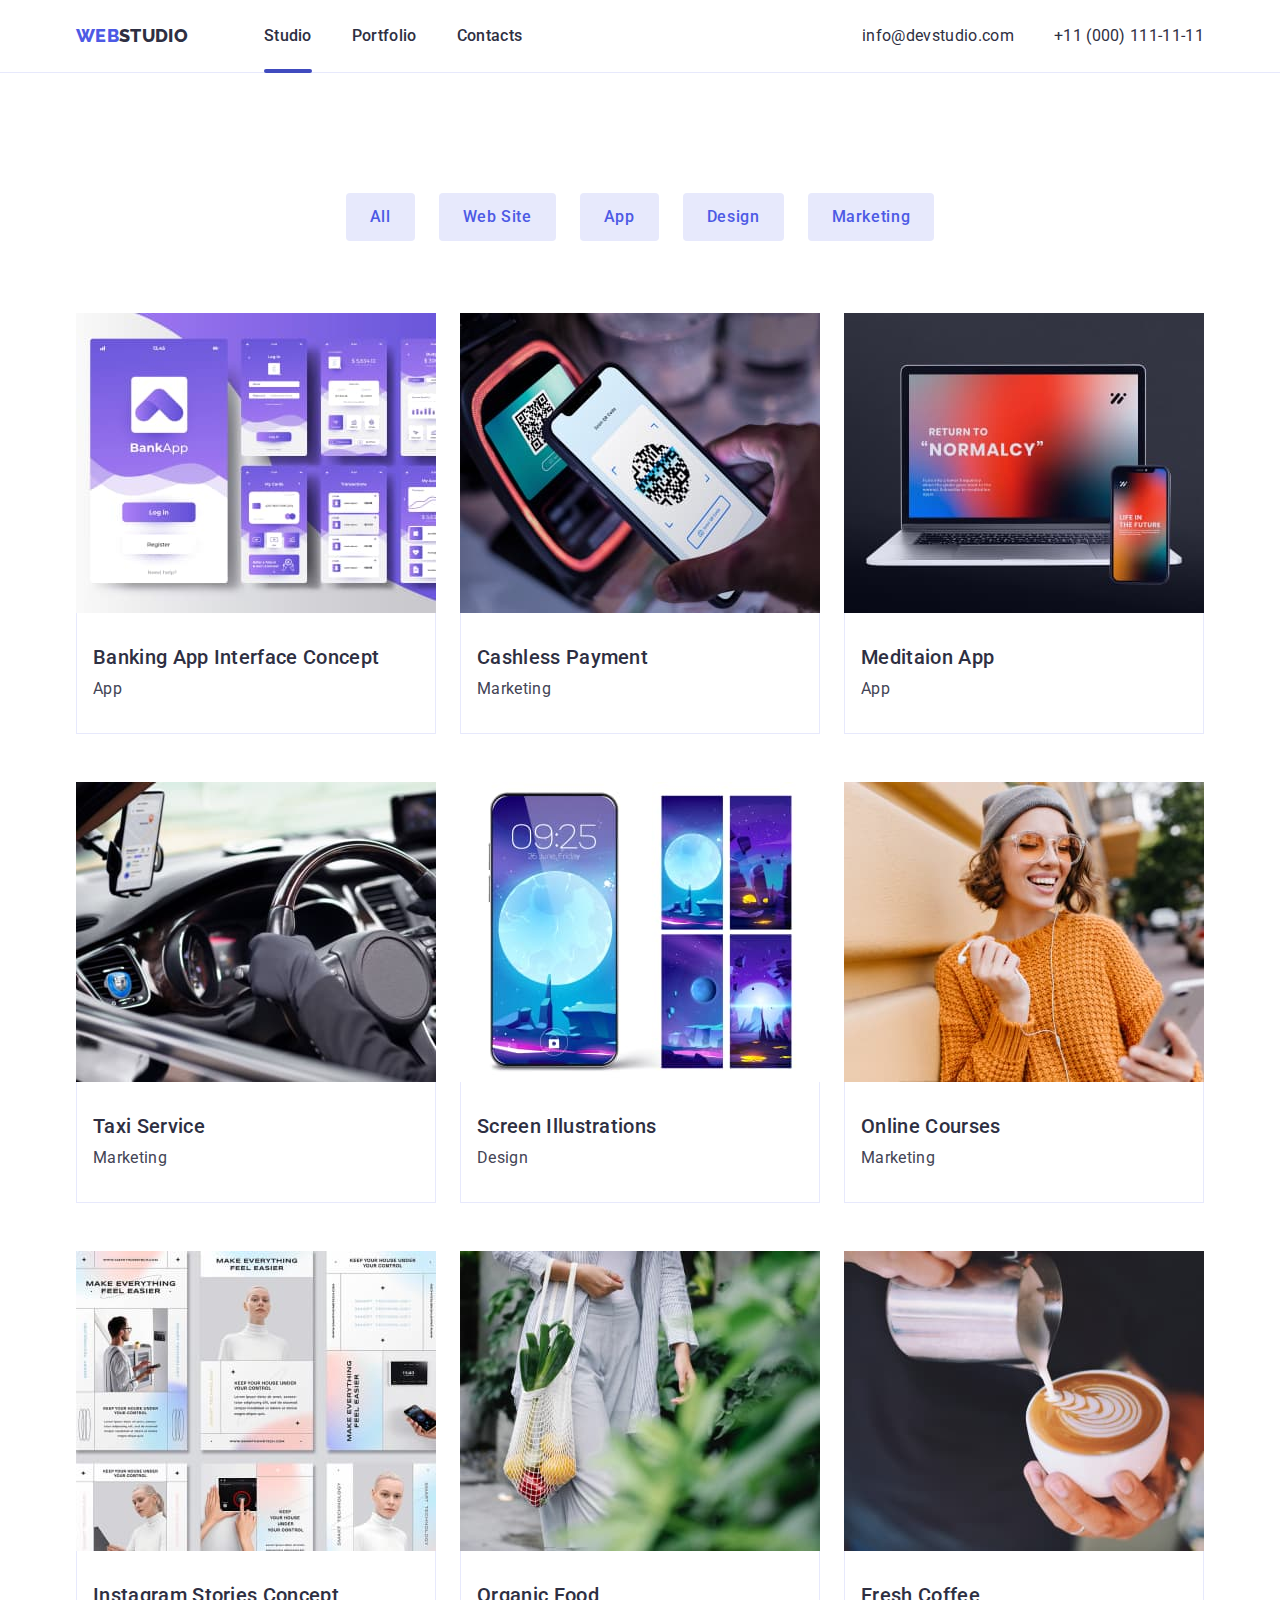
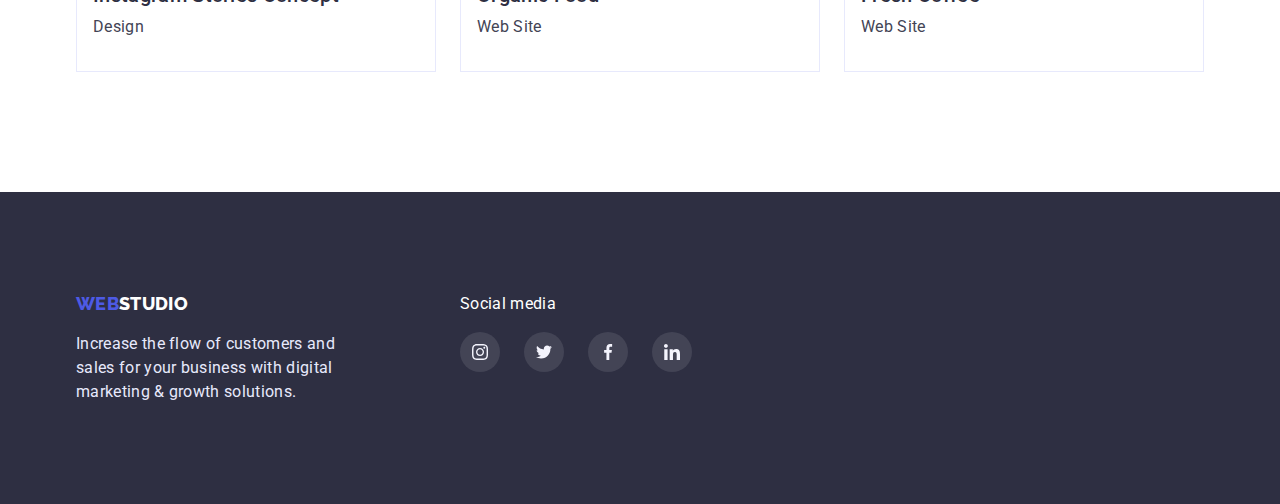
==== portfolio.html @ d0eadf23 "commit" ====
<!DOCTYPE html>
<html lang="en">
  <head>
    <meta charset="UTF-8" />
    <meta http-equiv="X-UA-Compatible" content="IE=edge" />
    <meta name="viewport" content="width=device-width, initial-scale=1.0" />
    <title>Portfolio</title>
    <link rel="preconnect" href="https://fonts.googleapis.com" />
    <link rel="preconnect" href="https://fonts.gstatic.com" crossorigin />
    <link
      href="https://fonts.googleapis.com/css2?family=Raleway:wght@800&family=Roboto:wght@400;500;700&display=swap"
      rel="stylesheet"
    />
    <link
      rel="stylesheet"
      href="https://cdn.jsdelivr.net/npm/modern-normalize@1.1.0/modern-normalize.min.css"
    />
    <link rel="stylesheet" href="./css/styles.css" />
  </head>
  <body>
    <header class="page-header">
      <div class="container page-header-container">
        <nav class="main-nav">
          <a class="logo link" href="./index.html">
            <span class="logo-text1">WEB</span
            ><span class="logo-text2">STUDIO</span>
          </a>
          <ul class="menu list">
            <li class="menu-item">
              <a class="menu-link link active" href="./index.html">Studio</a>
            </li>
            <li class="menu-item">
              <a class="menu-link link" href="./portfolio.html">Portfolio</a>
            </li>
            <li class="menu-item">
              <a class="menu-link link" href="">Contacts</a>
            </li>
          </ul>
        </nav>
        <address class="address">
          <ul class="contacts list">
            <li>
              <a class="contacts-email link" href="mailto:info@devstudio.com"
                >info@devstudio.com</a
              >
            </li>
            <li>
              <a class="contacts-tel link" href="tel:+110001111111"
                >+11 (000) 111-11-11</a
              >
            </li>
          </ul>
        </address>
      </div>
    </header>

    <main>
      <section class="section">
        <h1 hidden>Portfolio</h1>
        <div class="container">
          <ul class="filter-list list">
            <li class="filter-item">
              <button class="filter-btn" type="button">All</button>
            </li>
            <li class="filter-item">
              <button class="filter-btn" type="button">Web Site</button>
            </li>
            <li class="filter-item">
              <button class="filter-btn" type="button">App</button>
            </li>
            <li class="filter-item">
              <button class="filter-btn" type="button">Design</button>
            </li>
            <li class="filter-item">
              <button class="filter-btn" type="button">Marketing</button>
            </li>
          </ul>

          <ul class="card-list list">
            <li class="card-item">
              <div class="card-list-wapper">
                <a class="card-link"
                ><img
                  class="card-img"
                  src="./images/portfolio/barking.jpg"
                  width="360"
                  height="300"
                  alt="Banking App Interface Concept"
                />
                <p class="overlay">
                  14 Stylish and User-Friendly App Design Concepts · Task
                  Manager App · Calorie Tracker App · Exotic Fruit Ecommerce App
                  · Cloud Storage App
                </p>
              </div>
                <div class="content-wapper">
                  <h2 class="card-title">Banking App Interface Concept</h2>
                  <p class="card-text">App</p>
                </div>
              </a>
            </li>
            <li class="card-item">
              <a class="card-link"
                ><img
                  class="card-img"
                  src="./images/portfolio/cashles.jpg"
                  width="360"
                  height="300"
                  alt="Cashless Payment"
                />
                <div class="content-wapper">
                  <h2 class="card-title">Cashless Payment</h2>
                  <p class="card-text">Marketing</p>
                </div>
              </a>
            </li>
            <li class="card-item">
              <a class="card-link"
                ><img
                  class="card-img"
                  src="./images/portfolio/meditaion.jpg"
                  width="360"
                  height="300"
                  alt="Meditaion App"
                />
                <div class="content-wapper">
                  <h2 class="card-title">Meditaion App</h2>
                  <p class="card-text">App</p>
                </div>
              </a>
            </li>
            <li class="card-item">
              <a class="card-link"
                ><img
                  class="card-img"
                  src="./images/portfolio/taxi.jpg"
                  width="360"
                  height="300"
                  alt="Taxi Service"
                />
                <div class="content-wapper">
                  <h2 class="card-title">Taxi Service</h2>
                  <p class="card-text">Marketing</p>
                </div>
              </a>
            </li>
            <li class="card-item">
              <a class="card-link"
                ><img
                  class="card-img"
                  src="./images/portfolio/screen.jpg"
                  width="360"
                  height="300"
                  alt="Screen Illustrations"
                />
                <div class="content-wapper">
                  <h2 class="card-title">Screen Illustrations</h2>
                  <p class="card-text">Design</p>
                </div>
              </a>
            </li>
            <li class="card-item">
              <a class="card-link"
                ><img
                  class="card-img"
                  src="./images/portfolio/online_courses.jpg"
                  width="360"
                  height="300"
                  alt="Online Courses"
                />
                <div class="content-wapper">
                  <h2 class="card-title">Online Courses</h2>
                  <p class="card-text">Marketing</p>
                </div>
              </a>
            </li>
            <li class="card-item">
              <a class="card-link"
                ><img
                  class="card-img"
                  src="./images/portfolio/instagram_stories.jpg"
                  width="360"
                  height="300"
                  alt="Instagram Stories Concept"
                />
                <div class="content-wapper">
                  <h2 class="card-title">Instagram Stories Concept</h2>
                  <p class="card-text">Design</p>
                </div>
              </a>
            </li>
            <li class="card-item">
              <a class="card-link"
                ><img
                  class="card-img"
                  src="./images/portfolio/organic_food.jpg"
                  width="360"
                  height="300"
                  alt="Organic Food"
                />
                <div class="content-wapper">
                  <h2 class="card-title">Organic Food</h2>
                  <p class="card-text">Web Site</p>
                </div>
              </a>
            </li>
            <li class="card-item">
              <a class="card-link"
                ><img
                  class="card-img"
                  src="./images/portfolio/fresh_coffe.jpg"
                  width="360"
                  height="300"
                  alt="Fresh Coffee"
                />
                <div class="content-wapper">
                  <h2 class="card-title">Fresh Coffee</h2>
                  <p class="card-text">Web Site</p>
                </div>
              </a>
            </li>
          </ul>
        </div>
      </section>
    </main>
    <footer class="footer">
      <div class="container footer-section">
        <div class="footer-content">
          <a class="footer-logo link" href="./index.html">
            <span class="logo-text1 link">WEB</span
            ><span class="logo-text2 link logo-color">STUDIO</span>
          </a>
          <p class="footer-text">
            Increase the flow of customers and sales for your business with
            digital marketing & growth solutions.
          </p>
        </div>
        <div class="footer-social">
          <p class="social">Social media</p>
          <ul class="footer-list list">
            <li class="footer-item">
              <a class="footer-link link" href="">
                <svg class="social-icon" width="16" height="16">
                  <use href="./images/sprite.svg#icon-instagram"></use>
                </svg>
              </a>
            </li>
            <li class="footer-item">
              <a class="footer-link link" href="">
                <svg class="social-icon" width="16" height="16">
                  <use href="./images/sprite.svg#icon-twitter"></use>
                </svg>
              </a>
            </li>
            <li class="footer-item">
              <a class="footer-link link" href="">
                <svg class="social-icon" width="16" height="16">
                  <use href="./images/sprite.svg#icon-facebook"></use>
                </svg>
              </a>
            </li>
            <li class="footer-item">
              <a class="footer-link link" href="">
                <svg class="social-icon" width="16" height="16">
                  <use href="./images/sprite.svg#icon-linkedin"></use>
                </svg>
              </a>
            </li>
          </ul>
        </div>
      </div>
    </footer>
  </body>
</html>
---- css/styles.css ----
:root {
  --primary-font: Roboto, sans-serif;
  --secondary-font: 'Raleway', sans-serif;
  --primary-text-color-thema-dark: #ffffff;
  --primary-text-color-thema-ligt: #2e2f42;
  --primary-text-color: #2e2f42;
  --secondary-text-color: #434455;
  --primary-white-color: #ffffff;
  --accent-color: #4d5ae5;
  --ocean-color: #404bbf;
  --licht-slate-color: #8e8f99;
  --iric-color: #4d5ae5;
  --green-color: #31d0aa;
  --cloud-color: #f4f4fd;
  --modal-color: #fcfcfc;
}
h1,
h2,
h3,
h4,
p {
  margin-top: 0;
  margin-bottom: 0;
}
ul {
  margin-top: 0;
  margin-bottom: 0;
  padding-left: 0;
}
address {
  font-style: normal;
}
img {
  display: block;
}
button {
  cursor: pointer;
}
.list {
  list-style: none;
}
.link {
  text-decoration: none;
}
body {
  color: var(--primary-text-color);
  background-color: var(--primary-white-color);
  font-family: var(--primary-font);
  letter-spacing: 0.02em;
}
.section {
  padding-top: 120px;
  padding-bottom: 120px;
}
.services {
  padding-bottom: 120px;
}
.container {
  width: 1158px;
  margin-left: auto;
  margin-right: auto;
  padding-left: 15px;
  padding-right: 15px;
}
/* =======Heder======== */
.page-header-container {
  display: flex;
  align-items: center;
}
.page-header {
  padding-top: 24px;
  padding-bottom: 24px;
  border-bottom: 1px solid #e7e9fc;
}
.active {
  position: relative;
}
.active::after {
  display: block;
  content: '';
  width: 100%;
  height: 4px;
  background-color: var(--ocean-color);
  position: absolute;
  bottom: -28px;
  left: 0;
  border-radius: 4px;
}
.main-nav {
  display: flex;
  align-items: center;
}
.menu {
  display: flex;
  align-items: center;
}
.menu-item:not(:last-child) {
  margin-right: 40px;
}
.menu-link {
  color: var(--primary-text-color);
  font-weight: 500;
  line-height: 1.5;
}
.address {
  margin-left: auto;
}
.contacts {
  display: flex;
  align-items: center;
}
.contacts-email {
  margin-right: 40px;
}
.contacts-email,
.contacts-tel {
  color: var(--primary-text-color);
  font-weight: 400;
  line-height: 1.5;
  font-style: normal;
}
.contacts-tel:hover,
.contacts-tel:focus {
  color: var(--ocean-color);
}
.contacts-email:hover,
.contacts-email:focus {
  color: var(--ocean-color);
}
.menu-link:hover,
.menu-link:focus {
  color: var(--ocean-color);
}

/*===============Logo===========*/
.logo {
  margin-right: 76px;
}
.logo-text1 {
  color: #4d5ae5;
  font-family: var(--secondary-font);
  font-weight: 800;
  font-size: 18px;
  line-height: 1.33;
}
.logo-text2 {
  color: var(--primary-text-color);
  font-family: var(--secondary-font);
  font-weight: 800;
  font-size: 18px;
  line-height: 1.33;
}
/*===============/Logo===========*/
/*===========Hero=======*/
.hero {
  padding: 188px 0;
  max-width: 1440px;
  margin: 0 auto;
  background-repeat: no-repeat;
  background-image: linear-gradient(
      rgba(46, 47, 66, 0.7),
      rgba(46, 47, 66, 0.7)
    ),
    url('../images/fonts/people_office.png');
  background-size: cover;
}
.hero-btn {
  display: block;
  margin: 0 auto;
  color: var(--primary-white-color);
  background: #4d5ae5;
  font-family: var(--primary-font);
  font-weight: 500;
  font-size: 16px;
  line-height: 1.5;
  letter-spacing: 0.04em;
  border-radius: 4px;
  padding: 16px 32px 16px 32px;
  border: none;
}
.hero-btn:hover,
.hero-btn:focus {
  background-color: #404bbf;
}
.hero-title {
  color: var(--primary-white-color);
  font-weight: 700;
  font-size: 56px;
  line-height: 1.07;
  text-align: center;
  margin-bottom: 48px;
  width: 496px;
  margin-left: auto;
  margin-right: auto;
}
/* .hero-button {
  display: flex;
  justify-content: center;
} */
/*===========/Hero=======*/
/*===========Section=======*/

.title {
  color: var(--primary-text-color);
  font-weight: 700;
  font-size: 36px;
  line-height: 1.11;
  text-align: center;
  text-transform: capitalize;
  margin-bottom: 72px;
}
.list-title {
  color: var(--primary-text-color);
  font-weight: 500;
  font-size: 20px;
  line-height: 1.2;
  text-align: center;
}

.card-title {
  color: var(--primary-text-color);
  font-weight: 500;
  font-size: 20px;
  line-height: 1.2;
  margin-bottom: 8px;
}
.list-text,
.team-text {
  color: var(--secondary-text-color);
  line-height: 1.5;
  text-align: center;
}
.card-text {
  color: var(--secondary-text-color);
  line-height: 1.5;
}

.content-wapper {
  border: 1px solid #e7e9fc;
  padding-top: 32px;
  padding-bottom: 32px;
  padding-left: 16px;
  border-top: none;
}
/*===========/Section=======*/
/*========Button========*/
/*.btn-text{
    
} */

.filter-btn {
  color: var(--accent-color);
  background: #e7e9fc;
  font-family: var(--primary-font);
  font-weight: 500;
  font-size: 16px;
  line-height: 1.5;
  letter-spacing: 0.04em;
  border-radius: 4px;
  border: none;
  padding: 12px 24px 12px 24px;
}
.filter-btn:hover,
.filter-btn:focus {
  background-color: #404bbf;
  color: var(--primary-white-color);
}
.team {
  background-color: #f4f4fd;
}
/* =====UL===== */
.filter-list {
  display: flex;
  justify-content: center;
  gap: 24px;
  /* padding-top: 24px; */
  margin-bottom: 72px;
}
/* ======Advance======= */
/* .advance {
  margin-bottom: 120px;
  margin-top: 120px;
} */
.advance-list {
  display: flex;
  /* justify-content: space-between; */
}
.advance-item {
  flex-basis: calc(100% / 4);
}
.advance-item:not(:nth-child(4n)) {
  margin-right: 24px;
}
.advance-title {
  color: var(--primary-text-color);
  font-weight: 500;
  font-size: 20px;
  line-height: 1.2;
  margin-bottom: 8px;
  margin-top: 8px;
}
.advance-text {
  line-height: 1.5;
  color: #434455;
}
.advence-link {
  width: 264px;
  height: 112px;
  background-color: #f4f4fd;
  display: flex;
  align-items: center;
  justify-content: center;
  fill: var(--licht-slate-color);
}
.work {
  display: flex;
  justify-content: space-between;
}
/* =====Tem======= */
.team-list {
  display: flex;
  justify-content: space-between;
}
.team-item {
  background-color: var(--primary-white-color);
  border-radius: 0px 0px 4px 4px;
  box-shadow: 0px 1px 6px rgba(46, 47, 66, 0.08),
    0px 1px 1px rgba(46, 47, 66, 0.16), 0px 2px 1px rgba(46, 47, 66, 0.08);

  /* flex-basis: calc((100%-72px) / 4);
  gap: 32 px; */
}
.team-title {
  color: var(--primary-text-color);
  font-weight: 500;
  font-size: 20px;
  line-height: 1.2;
  text-align: center;
  margin-bottom: 8px;
}
/* .team-item:not(:nth-child(4n)) {
  margin-right: 24px;
}
.team-item:not(:nth-last-child(-n + 4)) {
  margin-bottom: 48px;
} */
.team-soc {
  display: flex;
  justify-content: center;
  gap: 12px;
  margin-top: 8px;
}

.team-soc-link {
  display: flex;
  justify-content: center;
  align-items: center;
  width: 40px;
  height: 40px;
  border-radius: 50%;
  background-color: var(--iric-color);
}
.team-soc-link:hover,
.team-soc-link:focus {
  background-color: var(--ocean-color);
}
.team-soc-icon {
  fill: #ffffff;
}
/* ======Card====== */
.card-list {
  display: flex;
  flex-wrap: wrap;
  row-gap: 48px;
  column-gap: 24px;
  /* flex-basis: calc((100%-40px) / 3); */
}
/* .card-item {
  box-shadow: #404bbf;
} */
.card-item:hover {
  box-shadow: 0 10px 10px -5px rgba(0, 0, 0, 0.3);
}
/* .card-item:not(:nth-child(3n)) {
  margin-right: 24px;
}
.card-item:not(:nth-last-child(-n + 3)) {
  margin-bottom: 48px;
} */
.card-link {
  display: block;
}
.card-list-wapper {
  position: relative;
  overflow: hidden;
}
.overlay {
  background-color: var(--iric-color);
  position: absolute;
  overflow: auto;
  transform: translate(0, 100%);
  transition: transform 250ms linear;
  transition-timing-function: cubic-bezier(0.4, 0, 0.2, 1);
  top: 0;
  left: 0;
  width: 100%;
  height: 100%;
  padding-left: 32px;
  padding-top: 40px;
  padding-right: 32px;
  font-size: 18px;
  line-height: 1.5;
  color: var(--cloud-color);
}

.card-link:hover .overlay,
.card-link:focus .overlay {
  transform: translate(0, 0);
}
/* =======Customers======= */
.customers {
  padding-top: 130px;
  padding-bottom: 120px;
}

.customers-list {
  display: flex;
  gap: 24px;
  justify-content: center;
  align-items: center;
}
.customers-link {
  width: 168px;
  height: 88px;
  border: 1px solid var(--licht-slate-color);
  border-radius: 5px;
  display: flex;
  align-items: center;
  justify-content: center;
  fill: var(--licht-slate-color);
}
.customers-icon {
  fill: var(--licht-slate-color);
}
.customers-link:hover,
.customers-link:focus {
  border: 1px solid var(--ocean-color);
}
.customers-link:hover .customers-icon,
.customers-link:focus .customers-icon {
  fill: var(--ocean-color);
}
/* =======/Customers======= */
/* ======Footer====== */
.footer-section {
  display: flex;
}
.footer {
  padding: 100px 0;
  background-color: var(--primary-text-color);
}
.footer-text {
  width: 264px;
  line-height: 1.5;
  color: #e7e9fc;
}
.footer-logo {
  display: block;
  margin-bottom: 16px;
}
.footer-content {
  margin-right: 120px;
}
.social {
  color: var(--primary-white-color);
  line-height: 1.5;
  margin-bottom: 16px;
}
.footer-list {
  display: flex;
  justify-content: center;
  gap: 24px;
  /* margin-top: 8px; */
}
.social-icon {
  fill: var(--cloud-color);
}
.footer-link {
  display: flex;
  justify-content: center;
  align-items: center;
  width: 40px;
  height: 40px;
  border-radius: 50%;
  background-color: var(--secondary-text-color);
}
.footer-link:hover,
.footer-link:focus {
  background-color: var(--green-color);
}
.logo-color {
  color: #ffffff;
}

/* ======Modal====== */
.backdrop {
  position: fixed;
  top: 0;
  left: 0;
  width: 100%;
  height: 100%;
  background-color: rgba(0, 0, 0, 0.2);
  transition: opacity 250ms linear, visibility 250ms linear;
}
.modal {
  position: absolute;
  top: 50%;
  left: 50%;
  transform: translate(-50%, -50%);
  transition: transform 250ms linear;
  width: 408px;
  min-height: 576px;
  background-color: var(--modal-color);
  border-radius: 5px;
  padding: 20px;
}

.backdrop.is-hidden {
  opacity: 0;
  visibility: hidden;
  pointer-events: none;
}

.modal-close {
  position: absolute;
  top: 10px;
  right: 10px;
  width: 30px;
  height: 30px;
  background-color: #e7e9fc;
  border: 1px solid #999999;
  border-radius: 50%;
  display: flex;
  align-items: center;
  justify-content: center;
  /* transition: cubic-bezier(0.4, 0, 0.2, 1); */
}
.modal-close-icon {
  transition: cubic-bezier(0.4, 0, 0.2, 1);
}
.modal-close:hover,
.modal-close:focus {
  background-color: var(--ocean-color);
}
.modal-close:hover .modal-close-icon,
.modal-close:focus .modal-close-icon {
  fill: var(--primary-text-color-thema-dark);
}
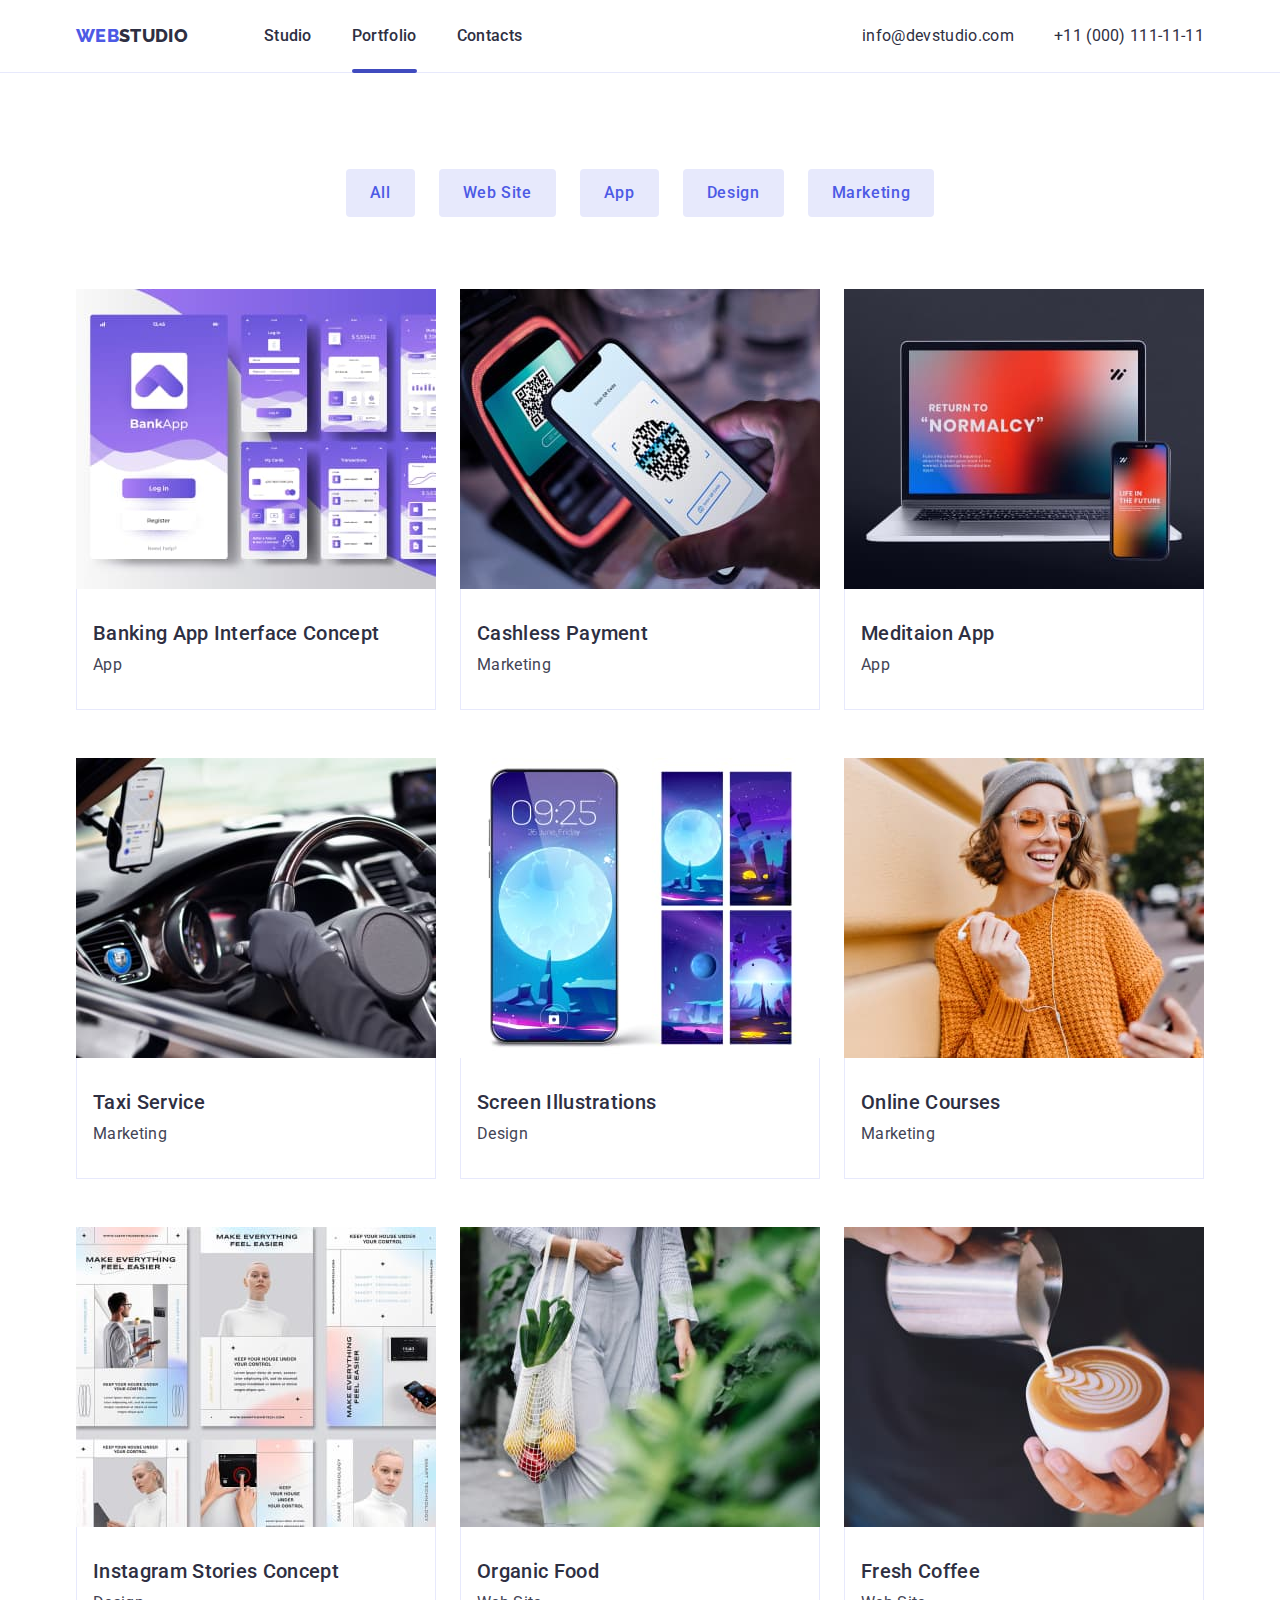
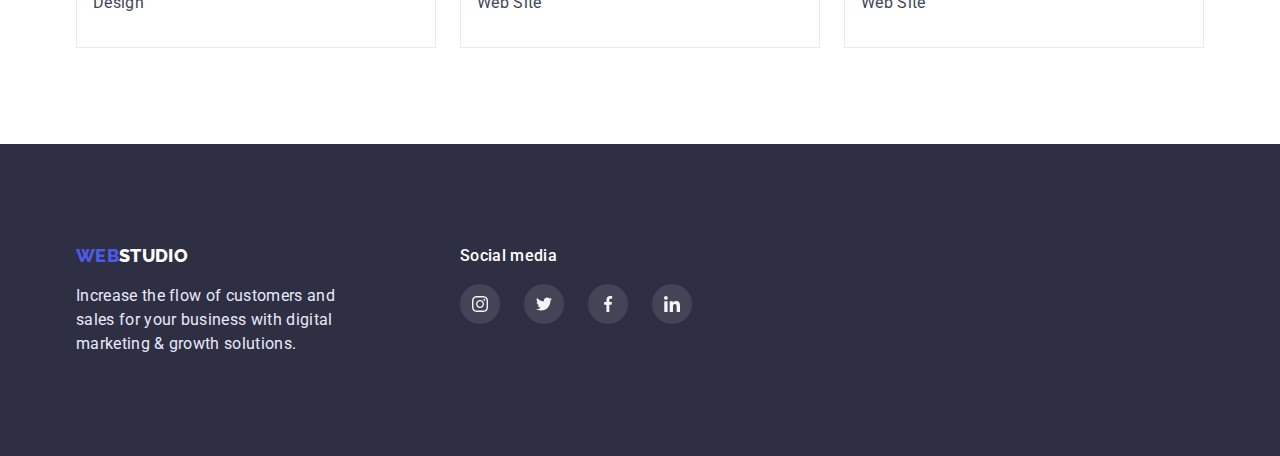
==== commit b636775a: "commit dz" ====
--- a/portfolio.html
+++ b/portfolio.html
@@ -27,10 +27,10 @@
           </a>
           <ul class="menu list">
             <li class="menu-item">
-              <a class="menu-link link active" href="./index.html">Studio</a>
+              <a class="menu-link link" href="./index.html">Studio</a>
             </li>
             <li class="menu-item">
-              <a class="menu-link link" href="./portfolio.html">Portfolio</a>
+              <a class="menu-link link active" href="./portfolio.html">Portfolio</a>
             </li>
             <li class="menu-item">
               <a class="menu-link link" href="">Contacts</a>
@@ -100,6 +100,7 @@
               </a>
             </li>
             <li class="card-item">
+              <div class="card-list-wapper">
               <a class="card-link"
                 ><img
                   class="card-img"
@@ -108,6 +109,12 @@
                   height="300"
                   alt="Cashless Payment"
                 />
+                <p class="overlay">
+                  14 Stylish and User-Friendly App Design Concepts · Task
+                  Manager App · Calorie Tracker App · Exotic Fruit Ecommerce App
+                  · Cloud Storage App
+                </p>
+                </div>
                 <div class="content-wapper">
                   <h2 class="card-title">Cashless Payment</h2>
                   <p class="card-text">Marketing</p>
@@ -115,6 +122,7 @@
               </a>
             </li>
             <li class="card-item">
+              <div class="card-list-wapper"> 
               <a class="card-link"
                 ><img
                   class="card-img"
@@ -123,6 +131,12 @@
                   height="300"
                   alt="Meditaion App"
                 />
+                <p class="overlay">
+                  14 Stylish and User-Friendly App Design Concepts · Task
+                  Manager App · Calorie Tracker App · Exotic Fruit Ecommerce App
+                  · Cloud Storage App
+                </p>
+              </div>
                 <div class="content-wapper">
                   <h2 class="card-title">Meditaion App</h2>
                   <p class="card-text">App</p>
@@ -130,6 +144,7 @@
               </a>
             </li>
             <li class="card-item">
+              <div class="card-list-wapper"> 
               <a class="card-link"
                 ><img
                   class="card-img"
@@ -138,6 +153,12 @@
                   height="300"
                   alt="Taxi Service"
                 />
+                <p class="overlay">
+                  14 Stylish and User-Friendly App Design Concepts · Task
+                  Manager App · Calorie Tracker App · Exotic Fruit Ecommerce App
+                  · Cloud Storage App
+                </p>
+                </div>
                 <div class="content-wapper">
                   <h2 class="card-title">Taxi Service</h2>
                   <p class="card-text">Marketing</p>
@@ -145,6 +166,7 @@
               </a>
             </li>
             <li class="card-item">
+              <div class="card-list-wapper">  
               <a class="card-link"
                 ><img
                   class="card-img"
@@ -153,6 +175,12 @@
                   height="300"
                   alt="Screen Illustrations"
                 />
+                <p class="overlay">
+                  14 Stylish and User-Friendly App Design Concepts · Task
+                  Manager App · Calorie Tracker App · Exotic Fruit Ecommerce App
+                  · Cloud Storage App
+                </p>
+                </div>
                 <div class="content-wapper">
                   <h2 class="card-title">Screen Illustrations</h2>
                   <p class="card-text">Design</p>
@@ -160,6 +188,7 @@
               </a>
             </li>
             <li class="card-item">
+              <div class="card-list-wapper"> 
               <a class="card-link"
                 ><img
                   class="card-img"
@@ -168,6 +197,12 @@
                   height="300"
                   alt="Online Courses"
                 />
+                <p class="overlay">
+                  14 Stylish and User-Friendly App Design Concepts · Task
+                  Manager App · Calorie Tracker App · Exotic Fruit Ecommerce App
+                  · Cloud Storage App
+                </p>
+                </div>
                 <div class="content-wapper">
                   <h2 class="card-title">Online Courses</h2>
                   <p class="card-text">Marketing</p>
@@ -175,6 +210,7 @@
               </a>
             </li>
             <li class="card-item">
+              <div class="card-list-wapper">  
               <a class="card-link"
                 ><img
                   class="card-img"
@@ -183,6 +219,12 @@
                   height="300"
                   alt="Instagram Stories Concept"
                 />
+                <p class="overlay">
+                  14 Stylish and User-Friendly App Design Concepts · Task
+                  Manager App · Calorie Tracker App · Exotic Fruit Ecommerce App
+                  · Cloud Storage App
+                </p>
+                </div>
                 <div class="content-wapper">
                   <h2 class="card-title">Instagram Stories Concept</h2>
                   <p class="card-text">Design</p>
@@ -190,6 +232,7 @@
               </a>
             </li>
             <li class="card-item">
+              <div class="card-list-wapper"> 
               <a class="card-link"
                 ><img
                   class="card-img"
@@ -198,6 +241,12 @@
                   height="300"
                   alt="Organic Food"
                 />
+                <p class="overlay">
+                  14 Stylish and User-Friendly App Design Concepts · Task
+                  Manager App · Calorie Tracker App · Exotic Fruit Ecommerce App
+                  · Cloud Storage App
+                </p>
+                </div>
                 <div class="content-wapper">
                   <h2 class="card-title">Organic Food</h2>
                   <p class="card-text">Web Site</p>
@@ -205,6 +254,7 @@
               </a>
             </li>
             <li class="card-item">
+              <div class="card-list-wapper">
               <a class="card-link"
                 ><img
                   class="card-img"
@@ -213,6 +263,12 @@
                   height="300"
                   alt="Fresh Coffee"
                 />
+                <p class="overlay">
+                  14 Stylish and User-Friendly App Design Concepts · Task
+                  Manager App · Calorie Tracker App · Exotic Fruit Ecommerce App
+                  · Cloud Storage App
+                </p>
+                </div>
                 <div class="content-wapper">
                   <h2 class="card-title">Fresh Coffee</h2>
                   <p class="card-text">Web Site</p>
--- a/css/styles.css
+++ b/css/styles.css
@@ -49,8 +49,8 @@
   letter-spacing: 0.02em;
 }
 .section {
-  padding-top: 120px;
-  padding-bottom: 120px;
+  padding-top: 96px;
+  padding-bottom: 96px;
 }
 .services {
   padding-bottom: 120px;
@@ -68,8 +68,6 @@
   align-items: center;
 }
 .page-header {
-  padding-top: 24px;
-  padding-bottom: 24px;
   border-bottom: 1px solid #e7e9fc;
 }
 .active {
@@ -82,7 +80,7 @@
   height: 4px;
   background-color: var(--ocean-color);
   position: absolute;
-  bottom: -28px;
+  bottom: -1px;
   left: 0;
   border-radius: 4px;
 }
@@ -98,9 +96,12 @@
   margin-right: 40px;
 }
 .menu-link {
-  color: var(--primary-text-color);
-  font-weight: 500;
-  line-height: 1.5;
+  display: block;
+  padding: 24px 0;
+  color: var(--primary-text-color);
+  font-weight: 500;
+  line-height: 1.5;
+  transition: color 250ms cubic-bezier(0.4, 0, 0.2, 1);
 }
 .address {
   margin-left: auto;
@@ -122,14 +123,17 @@
 .contacts-tel:hover,
 .contacts-tel:focus {
   color: var(--ocean-color);
+  transition: color 250ms cubic-bezier(0.4, 0, 0.2, 1);
 }
 .contacts-email:hover,
 .contacts-email:focus {
   color: var(--ocean-color);
+  transition: color 250ms cubic-bezier(0.4, 0, 0.2, 1);
 }
 .menu-link:hover,
 .menu-link:focus {
   color: var(--ocean-color);
+  transition: color 250ms cubic-bezier(0.4, 0, 0.2, 1);
 }
 
 /*===============Logo===========*/
@@ -177,6 +181,7 @@
   border-radius: 4px;
   padding: 16px 32px 16px 32px;
   border: none;
+  transition: background-color 250ms cubic-bezier(0.4, 0, 0.2, 1);
 }
 .hero-btn:hover,
 .hero-btn:focus {
@@ -242,6 +247,7 @@
   padding-left: 16px;
   border-top: none;
 }
+
 /*===========/Section=======*/
 /*========Button========*/
 /*.btn-text{
@@ -259,15 +265,15 @@
   border-radius: 4px;
   border: none;
   padding: 12px 24px 12px 24px;
+  transition: color 250ms cubic-bezier(0.4, 0, 0.2, 1),
+    background-color 250ms cubic-bezier(0.4, 0, 0.2, 1);
 }
 .filter-btn:hover,
 .filter-btn:focus {
   background-color: #404bbf;
   color: var(--primary-white-color);
 }
-.team {
-  background-color: #f4f4fd;
-}
+
 /* =====UL===== */
 .filter-list {
   display: flex;
@@ -303,7 +309,7 @@
   line-height: 1.5;
   color: #434455;
 }
-.advence-link {
+.advance-content {
   width: 264px;
   height: 112px;
   background-color: #f4f4fd;
@@ -317,6 +323,9 @@
   justify-content: space-between;
 }
 /* =====Tem======= */
+.team {
+  background-color: #f4f4fd;
+}
 .team-list {
   display: flex;
   justify-content: space-between;
@@ -347,10 +356,13 @@
 .team-soc {
   display: flex;
   justify-content: center;
-  gap: 12px;
+  gap: 24px;
   margin-top: 8px;
 }
-
+.team-content-wapper {
+  padding-top: 32px;
+  padding-bottom: 32px;
+}
 .team-soc-link {
   display: flex;
   justify-content: center;
@@ -359,6 +371,7 @@
   height: 40px;
   border-radius: 50%;
   background-color: var(--iric-color);
+  transition: background-color 250ms cubic-bezier(0.4, 0, 0.2, 1);
 }
 .team-soc-link:hover,
 .team-soc-link:focus {
@@ -379,7 +392,8 @@
   box-shadow: #404bbf;
 } */
 .card-item:hover {
-  box-shadow: 0 10px 10px -5px rgba(0, 0, 0, 0.3);
+  box-shadow: 0px 2px 1px 0px #2e2f4214, 0px 1px 1px 0px #2e2f4229,
+    0px 1px 6px 0px #2e2f4214;
 }
 /* .card-item:not(:nth-child(3n)) {
   margin-right: 24px;
@@ -412,7 +426,14 @@
   line-height: 1.5;
   color: var(--cloud-color);
 }
-
+/* .card-item {
+  position: relative;
+  overflow: hidden;
+} */
+/* .card-item:hover .overlay,
+.card-item:focus .overlay {
+  transform: translate(0, 0);
+} */
 .card-link:hover .overlay,
 .card-link:focus .overlay {
   transform: translate(0, 0);
@@ -426,8 +447,6 @@
 .customers-list {
   display: flex;
   gap: 24px;
-  justify-content: center;
-  align-items: center;
 }
 .customers-link {
   width: 168px;
@@ -438,6 +457,7 @@
   align-items: center;
   justify-content: center;
   fill: var(--licht-slate-color);
+  transition: border 250ms cubic-bezier(0.4, 0, 0.2, 1);
 }
 .customers-icon {
   fill: var(--licht-slate-color);
@@ -475,6 +495,7 @@
   color: var(--primary-white-color);
   line-height: 1.5;
   margin-bottom: 16px;
+  font-weight: 500;
 }
 .footer-list {
   display: flex;
@@ -493,6 +514,7 @@
   height: 40px;
   border-radius: 50%;
   background-color: var(--secondary-text-color);
+  transition: background-color 250ms cubic-bezier(0.4, 0, 0.2, 1);
 }
 .footer-link:hover,
 .footer-link:focus {
@@ -516,8 +538,8 @@
   position: absolute;
   top: 50%;
   left: 50%;
-  transform: translate(-50%, -50%);
-  transition: transform 250ms linear;
+  transform: scale(1) translate(-50%, -50%);
+  transition: transform 250ms cubic-bezier(0.4, 0, 0.2, 1);
   width: 408px;
   min-height: 576px;
   background-color: var(--modal-color);
@@ -528,28 +550,31 @@
 .backdrop.is-hidden {
   opacity: 0;
   visibility: hidden;
+  transform: scale(0);
   pointer-events: none;
 }
 
 .modal-close {
   position: absolute;
-  top: 10px;
-  right: 10px;
-  width: 30px;
-  height: 30px;
+  top: 24px;
+  right: 24px;
+  width: 24px;
+  height: 24px;
   background-color: #e7e9fc;
   border: 1px solid #999999;
   border-radius: 50%;
   display: flex;
   align-items: center;
   justify-content: center;
-  /* transition: cubic-bezier(0.4, 0, 0.2, 1); */
+  transition: border-color 250ms cubic-bezier(0.4, 0, 0.2, 1),
+    background-color 250ms cubic-bezier(0.4, 0, 0.2, 1);
 }
 .modal-close-icon {
-  transition: cubic-bezier(0.4, 0, 0.2, 1);
+  transition: fill 250ms cubic-bezier(0.4, 0, 0.2, 1);
 }
 .modal-close:hover,
 .modal-close:focus {
+  border-color: var(--ocean-color);
   background-color: var(--ocean-color);
 }
 .modal-close:hover .modal-close-icon,
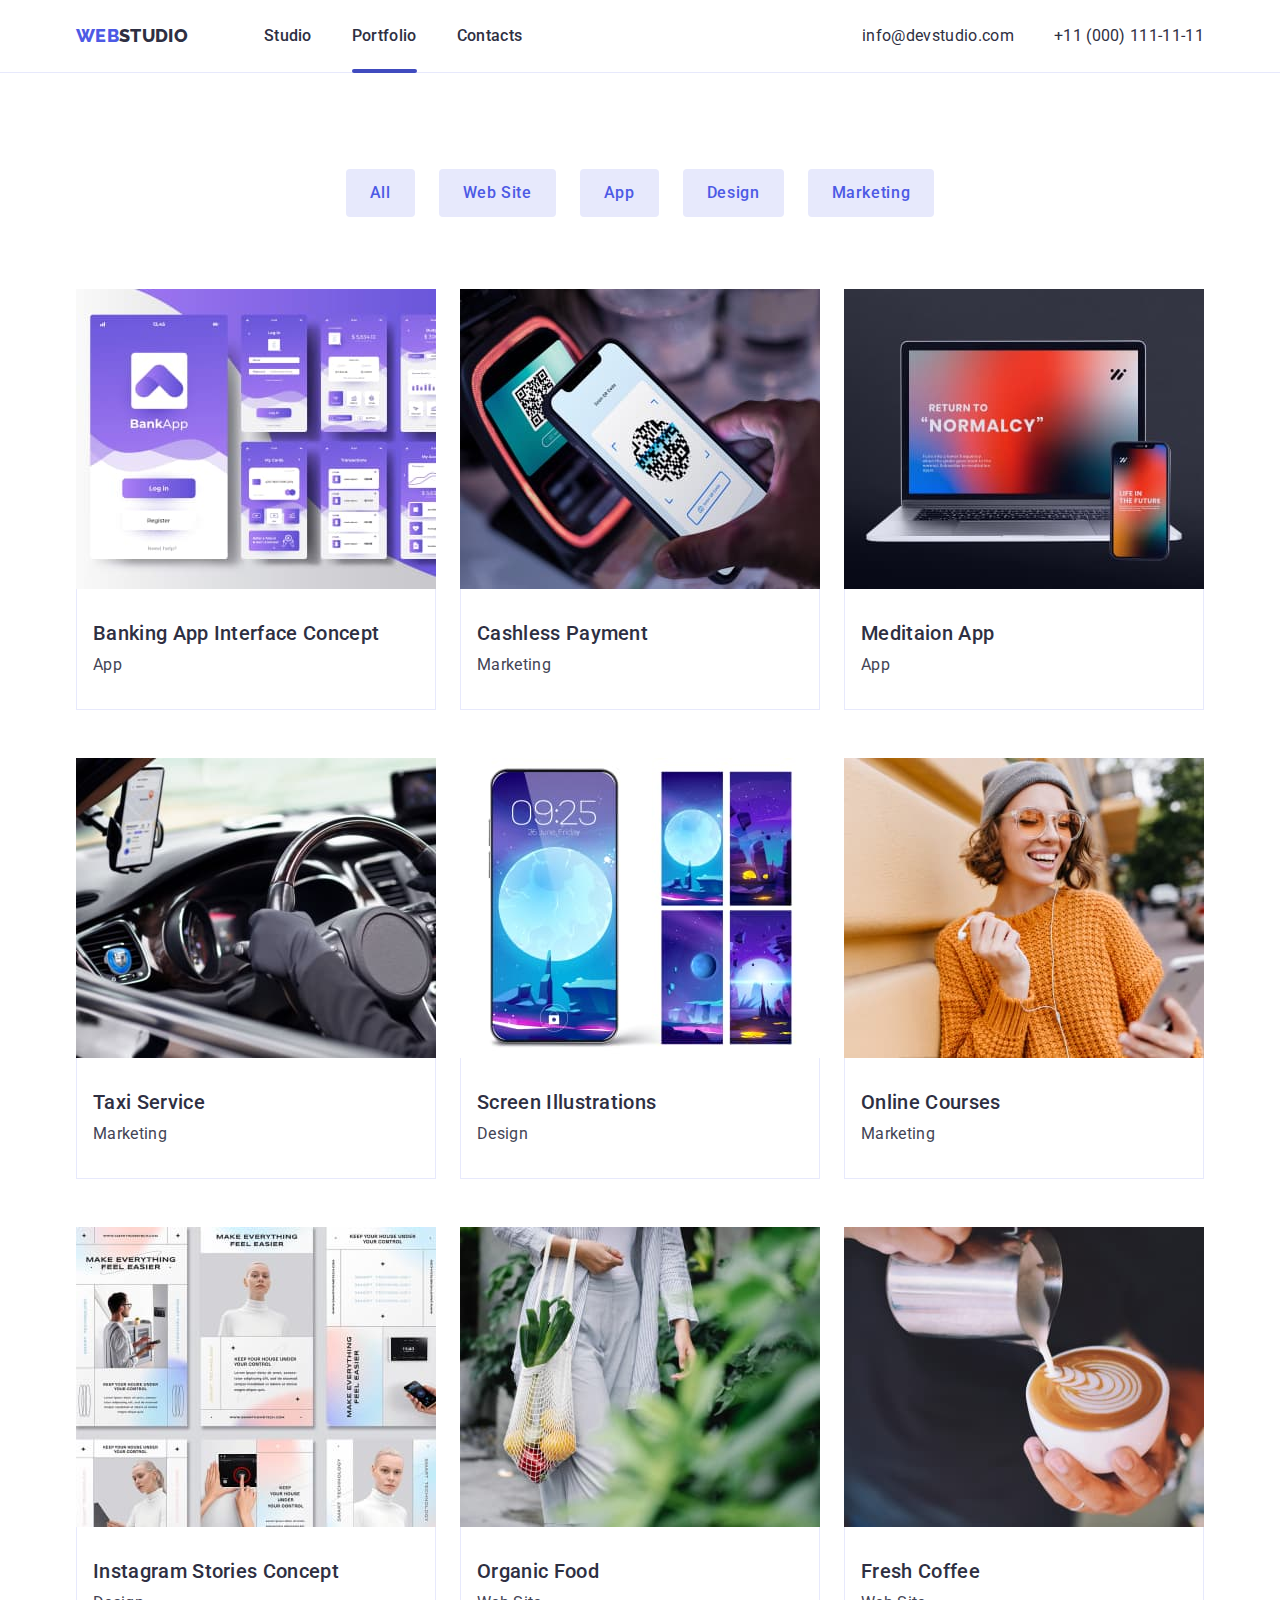
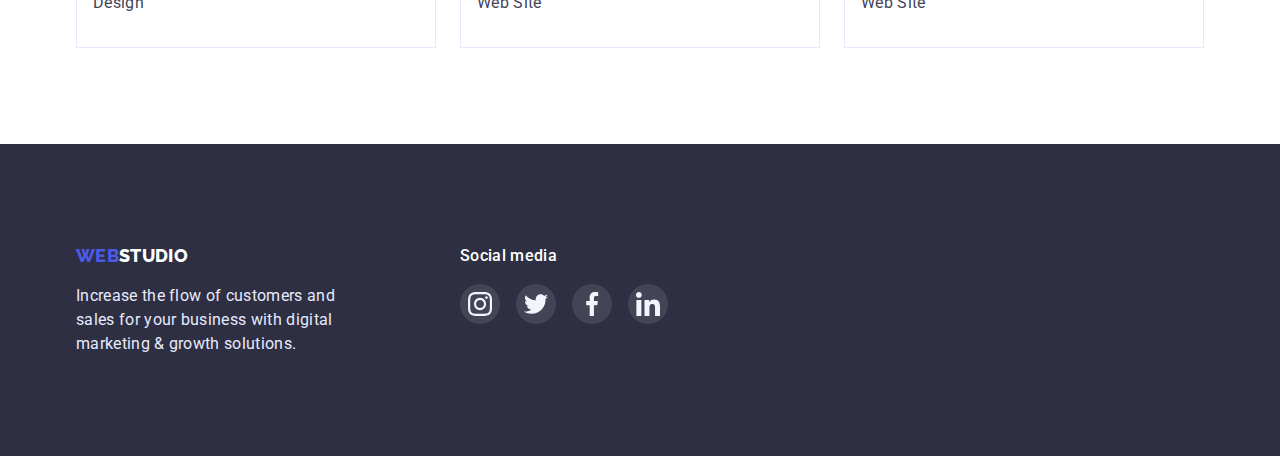
==== commit c46e2de2: "commit portfolio and css" ====
--- a/portfolio.html
+++ b/portfolio.html
@@ -296,28 +296,28 @@
           <ul class="footer-list list">
             <li class="footer-item">
               <a class="footer-link link" href="">
-                <svg class="social-icon" width="16" height="16">
+                <svg class="social-icon" width="24" height="24">
                   <use href="./images/sprite.svg#icon-instagram"></use>
                 </svg>
               </a>
             </li>
             <li class="footer-item">
               <a class="footer-link link" href="">
-                <svg class="social-icon" width="16" height="16">
+                <svg class="social-icon" width="24" height="24">
                   <use href="./images/sprite.svg#icon-twitter"></use>
                 </svg>
               </a>
             </li>
             <li class="footer-item">
               <a class="footer-link link" href="">
-                <svg class="social-icon" width="16" height="16">
+                <svg class="social-icon" width="24" height="24">
                   <use href="./images/sprite.svg#icon-facebook"></use>
                 </svg>
               </a>
             </li>
             <li class="footer-item">
               <a class="footer-link link" href="">
-                <svg class="social-icon" width="16" height="16">
+                <svg class="social-icon" width="24" height="24">
                   <use href="./images/sprite.svg#icon-linkedin"></use>
                 </svg>
               </a>
--- a/css/styles.css
+++ b/css/styles.css
@@ -116,7 +116,6 @@
 .contacts-email,
 .contacts-tel {
   color: var(--primary-text-color);
-  font-weight: 400;
   line-height: 1.5;
   font-style: normal;
 }
@@ -500,7 +499,7 @@
 .footer-list {
   display: flex;
   justify-content: center;
-  gap: 24px;
+  gap: 16px;
   /* margin-top: 8px; */
 }
 .social-icon {
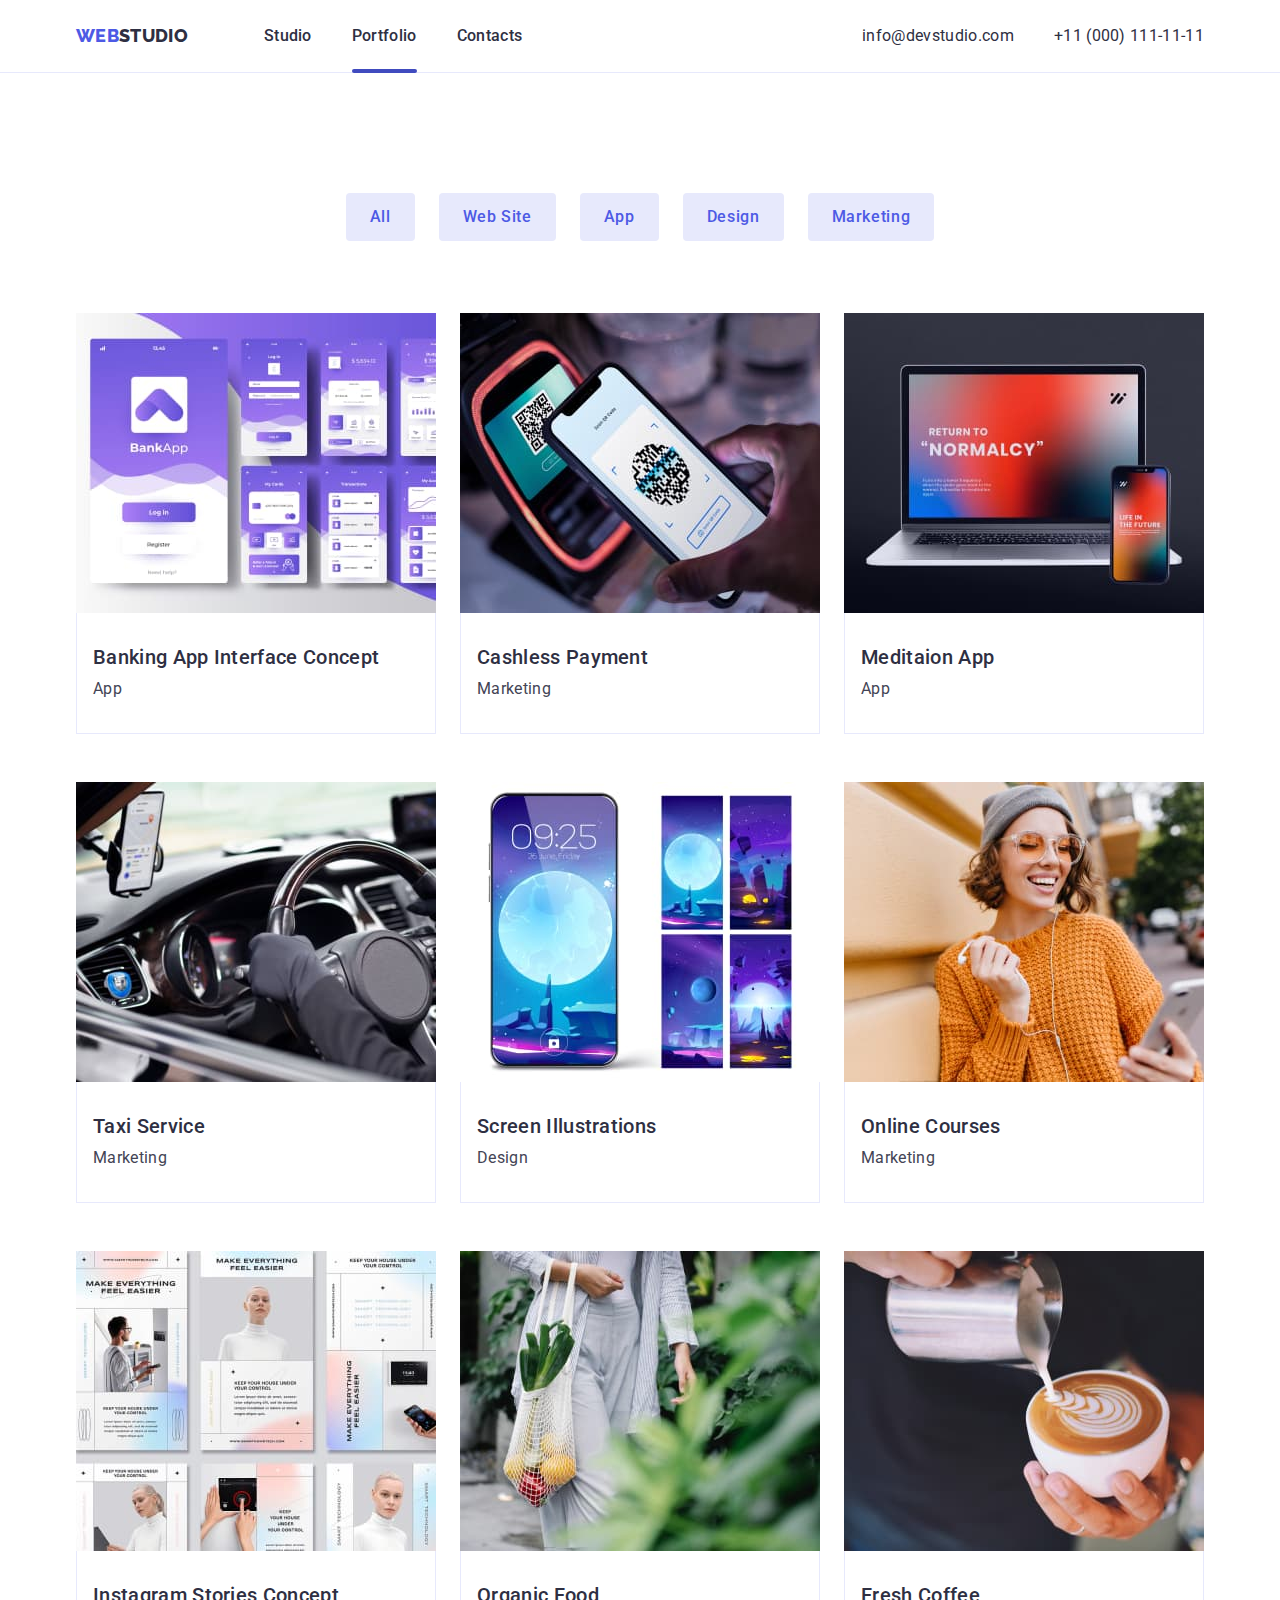
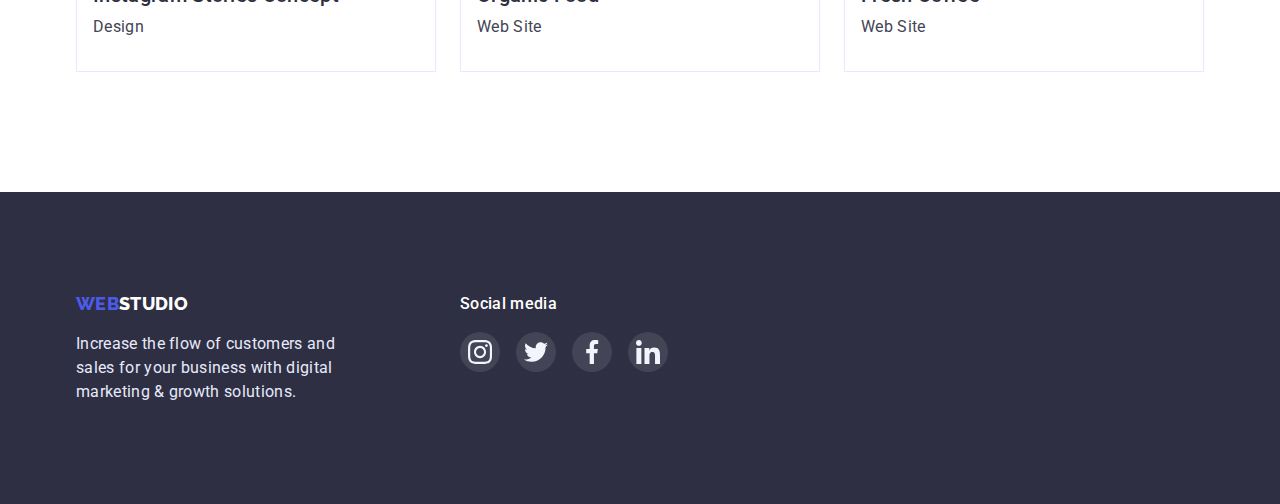
==== commit 338e5d74: "commit css" ====
--- a/portfolio.html
+++ b/portfolio.html
@@ -30,7 +30,9 @@
               <a class="menu-link link" href="./index.html">Studio</a>
             </li>
             <li class="menu-item">
-              <a class="menu-link link active" href="./portfolio.html">Portfolio</a>
+              <a class="menu-link link active" href="./portfolio.html"
+                >Portfolio</a
+              >
             </li>
             <li class="menu-item">
               <a class="menu-link link" href="">Contacts</a>
@@ -78,21 +80,21 @@
 
           <ul class="card-list list">
             <li class="card-item">
-              <div class="card-list-wapper">
-                <a class="card-link"
-                ><img
-                  class="card-img"
-                  src="./images/portfolio/barking.jpg"
-                  width="360"
-                  height="300"
-                  alt="Banking App Interface Concept"
-                />
-                <p class="overlay">
-                  14 Stylish and User-Friendly App Design Concepts · Task
-                  Manager App · Calorie Tracker App · Exotic Fruit Ecommerce App
-                  · Cloud Storage App
-                </p>
-              </div>
+              <a class="card-link">
+                <div class="card-list-wapper">
+                  <img
+                    class="card-img"
+                    src="./images/portfolio/barking.jpg"
+                    width="360"
+                    height="300"
+                    alt="Banking App Interface Concept"
+                  />
+                  <p class="overlay">
+                    14 Stylish and User-Friendly App Design Concepts · Task
+                    Manager App · Calorie Tracker App · Exotic Fruit Ecommerce
+                    App · Cloud Storage App
+                  </p>
+                </div>
                 <div class="content-wapper">
                   <h2 class="card-title">Banking App Interface Concept</h2>
                   <p class="card-text">App</p>
@@ -100,20 +102,20 @@
               </a>
             </li>
             <li class="card-item">
-              <div class="card-list-wapper">
-              <a class="card-link"
-                ><img
-                  class="card-img"
-                  src="./images/portfolio/cashles.jpg"
-                  width="360"
-                  height="300"
-                  alt="Cashless Payment"
-                />
-                <p class="overlay">
-                  14 Stylish and User-Friendly App Design Concepts · Task
-                  Manager App · Calorie Tracker App · Exotic Fruit Ecommerce App
-                  · Cloud Storage App
-                </p>
+              <a class="card-link">
+                <div class="card-list-wapper">
+                  <img
+                    class="card-img"
+                    src="./images/portfolio/cashles.jpg"
+                    width="360"
+                    height="300"
+                    alt="Cashless Payment"
+                  />
+                  <p class="overlay">
+                    14 Stylish and User-Friendly App Design Concepts · Task
+                    Manager App · Calorie Tracker App · Exotic Fruit Ecommerce
+                    App · Cloud Storage App
+                  </p>
                 </div>
                 <div class="content-wapper">
                   <h2 class="card-title">Cashless Payment</h2>
@@ -122,21 +124,21 @@
               </a>
             </li>
             <li class="card-item">
-              <div class="card-list-wapper"> 
-              <a class="card-link"
-                ><img
-                  class="card-img"
-                  src="./images/portfolio/meditaion.jpg"
-                  width="360"
-                  height="300"
-                  alt="Meditaion App"
-                />
-                <p class="overlay">
-                  14 Stylish and User-Friendly App Design Concepts · Task
-                  Manager App · Calorie Tracker App · Exotic Fruit Ecommerce App
-                  · Cloud Storage App
-                </p>
-              </div>
+              <a class="card-link">
+                <div class="card-list-wapper">
+                  <img
+                    class="card-img"
+                    src="./images/portfolio/meditaion.jpg"
+                    width="360"
+                    height="300"
+                    alt="Meditaion App"
+                  />
+                  <p class="overlay">
+                    14 Stylish and User-Friendly App Design Concepts · Task
+                    Manager App · Calorie Tracker App · Exotic Fruit Ecommerce
+                    App · Cloud Storage App
+                  </p>
+                </div>
                 <div class="content-wapper">
                   <h2 class="card-title">Meditaion App</h2>
                   <p class="card-text">App</p>
@@ -144,20 +146,20 @@
               </a>
             </li>
             <li class="card-item">
-              <div class="card-list-wapper"> 
-              <a class="card-link"
-                ><img
-                  class="card-img"
-                  src="./images/portfolio/taxi.jpg"
-                  width="360"
-                  height="300"
-                  alt="Taxi Service"
-                />
-                <p class="overlay">
-                  14 Stylish and User-Friendly App Design Concepts · Task
-                  Manager App · Calorie Tracker App · Exotic Fruit Ecommerce App
-                  · Cloud Storage App
-                </p>
+              <a class="card-link">
+                <div class="card-list-wapper">
+                  <img
+                    class="card-img"
+                    src="./images/portfolio/taxi.jpg"
+                    width="360"
+                    height="300"
+                    alt="Taxi Service"
+                  />
+                  <p class="overlay">
+                    14 Stylish and User-Friendly App Design Concepts · Task
+                    Manager App · Calorie Tracker App · Exotic Fruit Ecommerce
+                    App · Cloud Storage App
+                  </p>
                 </div>
                 <div class="content-wapper">
                   <h2 class="card-title">Taxi Service</h2>
@@ -166,20 +168,20 @@
               </a>
             </li>
             <li class="card-item">
-              <div class="card-list-wapper">  
-              <a class="card-link"
-                ><img
-                  class="card-img"
-                  src="./images/portfolio/screen.jpg"
-                  width="360"
-                  height="300"
-                  alt="Screen Illustrations"
-                />
-                <p class="overlay">
-                  14 Stylish and User-Friendly App Design Concepts · Task
-                  Manager App · Calorie Tracker App · Exotic Fruit Ecommerce App
-                  · Cloud Storage App
-                </p>
+              <a class="card-link">
+                <div class="card-list-wapper">
+                  <img
+                    class="card-img"
+                    src="./images/portfolio/screen.jpg"
+                    width="360"
+                    height="300"
+                    alt="Screen Illustrations"
+                  />
+                  <p class="overlay">
+                    14 Stylish and User-Friendly App Design Concepts · Task
+                    Manager App · Calorie Tracker App · Exotic Fruit Ecommerce
+                    App · Cloud Storage App
+                  </p>
                 </div>
                 <div class="content-wapper">
                   <h2 class="card-title">Screen Illustrations</h2>
@@ -188,20 +190,20 @@
               </a>
             </li>
             <li class="card-item">
-              <div class="card-list-wapper"> 
-              <a class="card-link"
-                ><img
-                  class="card-img"
-                  src="./images/portfolio/online_courses.jpg"
-                  width="360"
-                  height="300"
-                  alt="Online Courses"
-                />
-                <p class="overlay">
-                  14 Stylish and User-Friendly App Design Concepts · Task
-                  Manager App · Calorie Tracker App · Exotic Fruit Ecommerce App
-                  · Cloud Storage App
-                </p>
+              <a class="card-link">
+                <div class="card-list-wapper">
+                  <img
+                    class="card-img"
+                    src="./images/portfolio/online_courses.jpg"
+                    width="360"
+                    height="300"
+                    alt="Online Courses"
+                  />
+                  <p class="overlay">
+                    14 Stylish and User-Friendly App Design Concepts · Task
+                    Manager App · Calorie Tracker App · Exotic Fruit Ecommerce
+                    App · Cloud Storage App
+                  </p>
                 </div>
                 <div class="content-wapper">
                   <h2 class="card-title">Online Courses</h2>
@@ -210,20 +212,20 @@
               </a>
             </li>
             <li class="card-item">
-              <div class="card-list-wapper">  
-              <a class="card-link"
-                ><img
-                  class="card-img"
-                  src="./images/portfolio/instagram_stories.jpg"
-                  width="360"
-                  height="300"
-                  alt="Instagram Stories Concept"
-                />
-                <p class="overlay">
-                  14 Stylish and User-Friendly App Design Concepts · Task
-                  Manager App · Calorie Tracker App · Exotic Fruit Ecommerce App
-                  · Cloud Storage App
-                </p>
+              <a class="card-link">
+                <div class="card-list-wapper">
+                  <img
+                    class="card-img"
+                    src="./images/portfolio/instagram_stories.jpg"
+                    width="360"
+                    height="300"
+                    alt="Instagram Stories Concept"
+                  />
+                  <p class="overlay">
+                    14 Stylish and User-Friendly App Design Concepts · Task
+                    Manager App · Calorie Tracker App · Exotic Fruit Ecommerce
+                    App · Cloud Storage App
+                  </p>
                 </div>
                 <div class="content-wapper">
                   <h2 class="card-title">Instagram Stories Concept</h2>
@@ -232,20 +234,20 @@
               </a>
             </li>
             <li class="card-item">
-              <div class="card-list-wapper"> 
-              <a class="card-link"
-                ><img
-                  class="card-img"
-                  src="./images/portfolio/organic_food.jpg"
-                  width="360"
-                  height="300"
-                  alt="Organic Food"
-                />
-                <p class="overlay">
-                  14 Stylish and User-Friendly App Design Concepts · Task
-                  Manager App · Calorie Tracker App · Exotic Fruit Ecommerce App
-                  · Cloud Storage App
-                </p>
+              <a class="card-link">
+                <div class="card-list-wapper">
+                  <img
+                    class="card-img"
+                    src="./images/portfolio/organic_food.jpg"
+                    width="360"
+                    height="300"
+                    alt="Organic Food"
+                  />
+                  <p class="overlay">
+                    14 Stylish and User-Friendly App Design Concepts · Task
+                    Manager App · Calorie Tracker App · Exotic Fruit Ecommerce
+                    App · Cloud Storage App
+                  </p>
                 </div>
                 <div class="content-wapper">
                   <h2 class="card-title">Organic Food</h2>
@@ -254,20 +256,20 @@
               </a>
             </li>
             <li class="card-item">
-              <div class="card-list-wapper">
-              <a class="card-link"
-                ><img
-                  class="card-img"
-                  src="./images/portfolio/fresh_coffe.jpg"
-                  width="360"
-                  height="300"
-                  alt="Fresh Coffee"
-                />
-                <p class="overlay">
-                  14 Stylish and User-Friendly App Design Concepts · Task
-                  Manager App · Calorie Tracker App · Exotic Fruit Ecommerce App
-                  · Cloud Storage App
-                </p>
+              <a class="card-link">
+                <div class="card-list-wapper">
+                  <img
+                    class="card-img"
+                    src="./images/portfolio/fresh_coffe.jpg"
+                    width="360"
+                    height="300"
+                    alt="Fresh Coffee"
+                  />
+                  <p class="overlay">
+                    14 Stylish and User-Friendly App Design Concepts · Task
+                    Manager App · Calorie Tracker App · Exotic Fruit Ecommerce
+                    App · Cloud Storage App
+                  </p>
                 </div>
                 <div class="content-wapper">
                   <h2 class="card-title">Fresh Coffee</h2>
--- a/css/styles.css
+++ b/css/styles.css
@@ -49,8 +49,8 @@
   letter-spacing: 0.02em;
 }
 .section {
-  padding-top: 96px;
-  padding-bottom: 96px;
+  padding-top: 120px;
+  padding-bottom: 120px;
 }
 .services {
   padding-bottom: 120px;
@@ -391,8 +391,9 @@
   box-shadow: #404bbf;
 } */
 .card-item:hover {
-  box-shadow: 0px 2px 1px 0px #2e2f4214, 0px 1px 1px 0px #2e2f4229,
-    0px 1px 6px 0px #2e2f4214;
+  box-shadow: 0px 2px 1px 0px hsla(237, 18%, 23%, 0.078),
+    0px 1px 1px 0px hsla(237, 18%, 23%, 0.078),
+    0px 1px 6px 0px hsla(237, 18%, 23%, 0.078);
 }
 /* .card-item:not(:nth-child(3n)) {
   margin-right: 24px;
@@ -412,8 +413,7 @@
   position: absolute;
   overflow: auto;
   transform: translate(0, 100%);
-  transition: transform 250ms linear;
-  transition-timing-function: cubic-bezier(0.4, 0, 0.2, 1);
+  transition: transform 250ms cubic-bezier(0.4, 0, 0.2, 1);
   top: 0;
   left: 0;
   width: 100%;
@@ -540,7 +540,7 @@
   transform: scale(1) translate(-50%, -50%);
   transition: transform 250ms cubic-bezier(0.4, 0, 0.2, 1);
   width: 408px;
-  min-height: 576px;
+  height: 576px;
   background-color: var(--modal-color);
   border-radius: 5px;
   padding: 20px;
@@ -565,15 +565,13 @@
   display: flex;
   align-items: center;
   justify-content: center;
-  transition: border-color 250ms cubic-bezier(0.4, 0, 0.2, 1),
-    background-color 250ms cubic-bezier(0.4, 0, 0.2, 1);
+  transition: background-color 250ms cubic-bezier(0.4, 0, 0.2, 1);
 }
 .modal-close-icon {
   transition: fill 250ms cubic-bezier(0.4, 0, 0.2, 1);
 }
 .modal-close:hover,
 .modal-close:focus {
-  border-color: var(--ocean-color);
   background-color: var(--ocean-color);
 }
 .modal-close:hover .modal-close-icon,
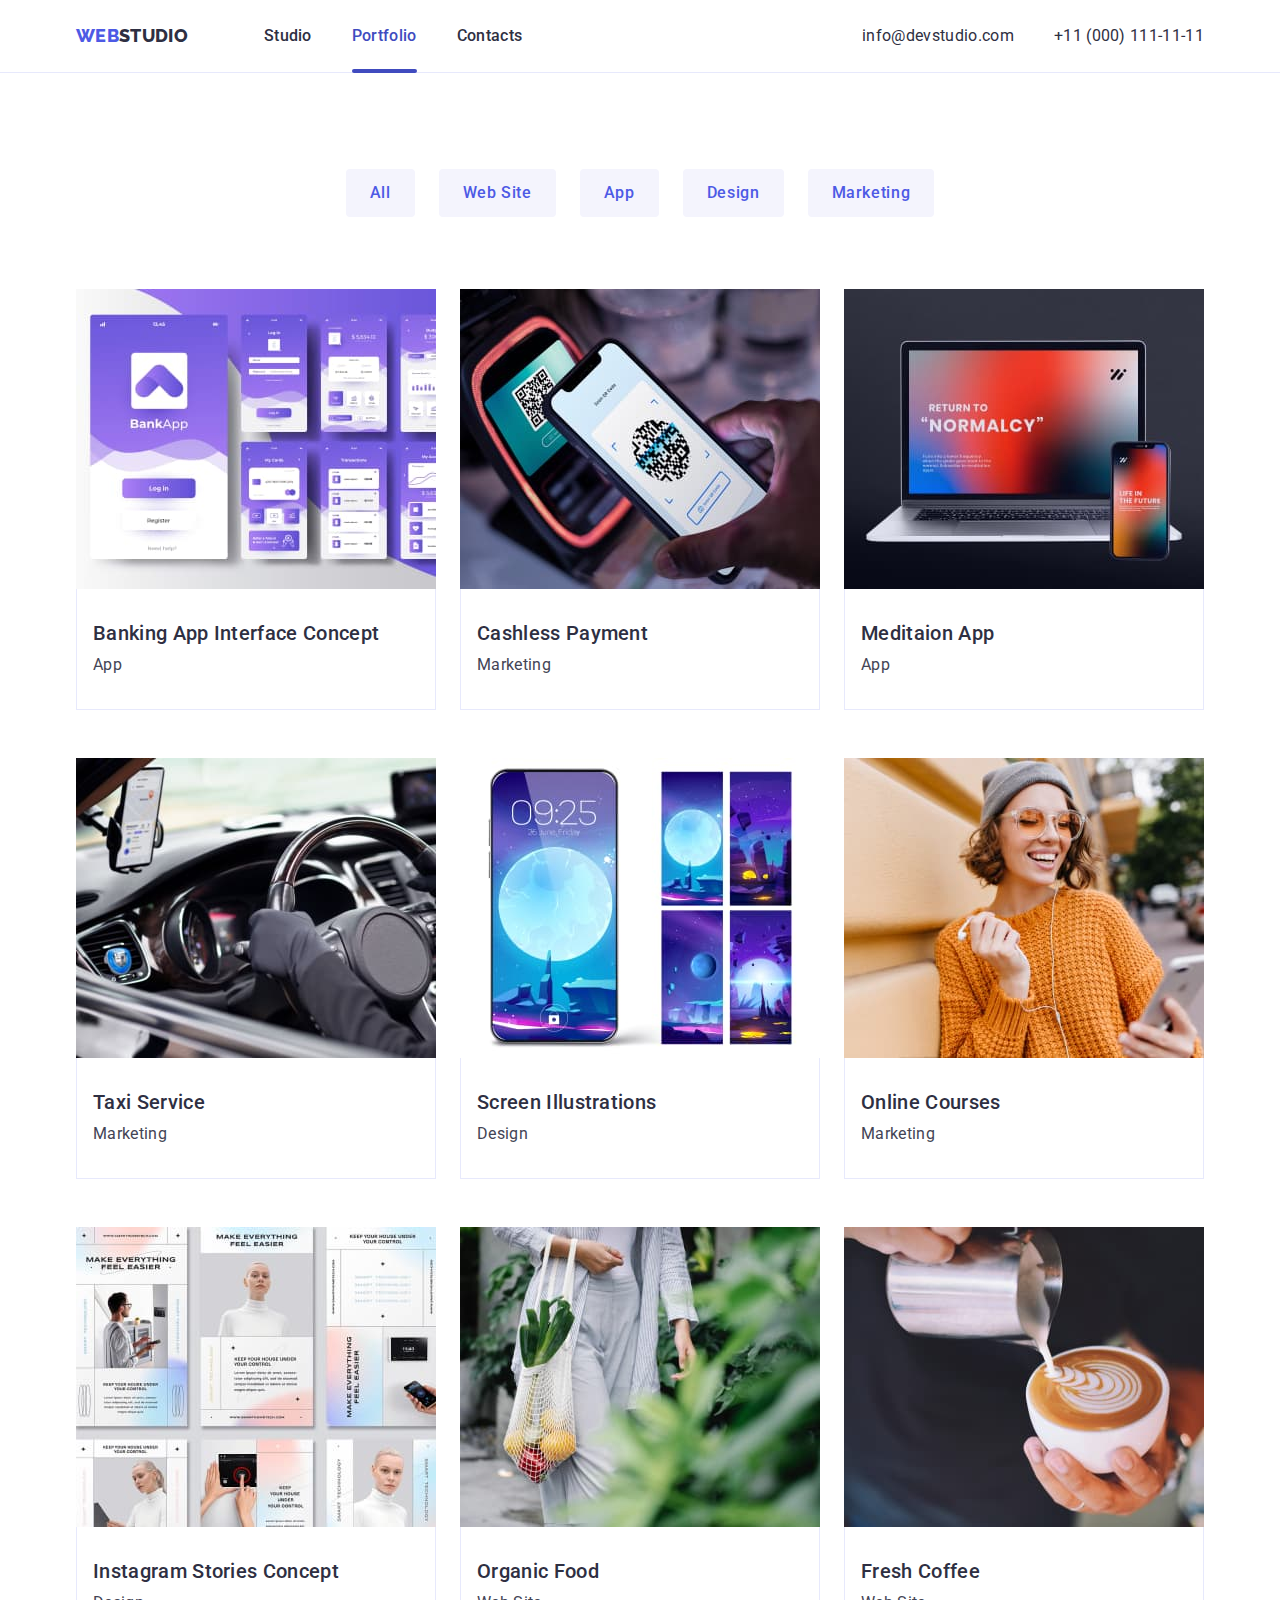
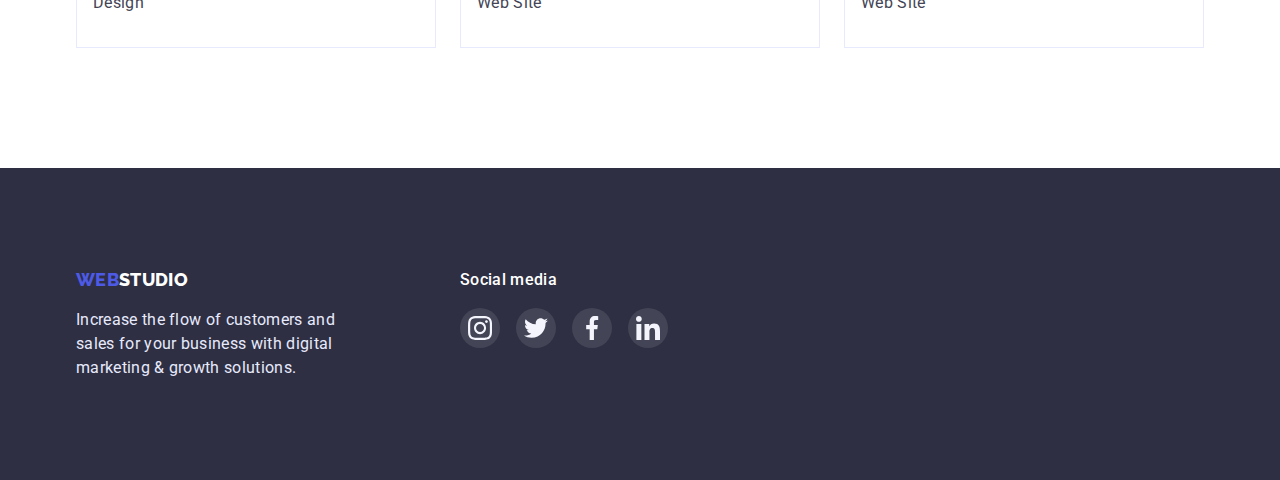
==== commit 669e645b: "update" ====
--- a/portfolio.html
+++ b/portfolio.html
@@ -57,7 +57,7 @@
     </header>
 
     <main>
-      <section class="section">
+      <section class="section-portfolio">
         <h1 hidden>Portfolio</h1>
         <div class="container">
           <ul class="filter-list list">
--- a/css/styles.css
+++ b/css/styles.css
@@ -52,6 +52,10 @@
   padding-top: 120px;
   padding-bottom: 120px;
 }
+.section-portfolio {
+  padding-top: 96px;
+  padding-bottom: 120px;
+}
 .services {
   padding-bottom: 120px;
 }
@@ -70,10 +74,12 @@
 .page-header {
   border-bottom: 1px solid #e7e9fc;
 }
-.active {
+.menu-link.active {
   position: relative;
+  color: var(--ocean-color);
 }
 .active::after {
+  color: var(--ocean-color);
   display: block;
   content: '';
   width: 100%;
@@ -118,21 +124,22 @@
   color: var(--primary-text-color);
   line-height: 1.5;
   font-style: normal;
+  transition: color 250ms cubic-bezier(0.4, 0, 0.2, 1);
 }
 .contacts-tel:hover,
 .contacts-tel:focus {
   color: var(--ocean-color);
-  transition: color 250ms cubic-bezier(0.4, 0, 0.2, 1);
+  /* transition: color 250ms cubic-bezier(0.4, 0, 0.2, 1); */
 }
 .contacts-email:hover,
 .contacts-email:focus {
   color: var(--ocean-color);
-  transition: color 250ms cubic-bezier(0.4, 0, 0.2, 1);
+  /* transition: color 250ms cubic-bezier(0.4, 0, 0.2, 1); */
 }
 .menu-link:hover,
 .menu-link:focus {
   color: var(--ocean-color);
-  transition: color 250ms cubic-bezier(0.4, 0, 0.2, 1);
+  /* transition: color 250ms cubic-bezier(0.4, 0, 0.2, 1); */
 }
 
 /*===============Logo===========*/
@@ -255,7 +262,7 @@
 
 .filter-btn {
   color: var(--accent-color);
-  background: #e7e9fc;
+  background: var(--cloud-color);
   font-family: var(--primary-font);
   font-weight: 500;
   font-size: 16px;
@@ -309,6 +316,7 @@
   color: #434455;
 }
 .advance-content {
+  border-radius: 4px;
   width: 264px;
   height: 112px;
   background-color: #f4f4fd;
@@ -377,7 +385,7 @@
   background-color: var(--ocean-color);
 }
 .team-soc-icon {
-  fill: #ffffff;
+  fill: var(--primary-white-color);
 }
 /* ======Card====== */
 .card-list {
@@ -387,13 +395,13 @@
   column-gap: 24px;
   /* flex-basis: calc((100%-40px) / 3); */
 }
-/* .card-item {
-  box-shadow: #404bbf;
-} */
+.card-item {
+  transition: box-shadow 250ms cubic-bezier(0.4, 0, 0.2, 1);
+}
 .card-item:hover {
-  box-shadow: 0px 2px 1px 0px hsla(237, 18%, 23%, 0.078),
-    0px 1px 1px 0px hsla(237, 18%, 23%, 0.078),
-    0px 1px 6px 0px hsla(237, 18%, 23%, 0.078);
+  box-shadow: 0px 2px 1px 0px rgba(46, 47, 66, 0.08),
+    0px 1px 1px 0px rgba(46, 47, 66, 0.16),
+    0px 1px 6px 0px rgba(46, 47, 66, 0.08);
 }
 /* .card-item:not(:nth-child(3n)) {
   margin-right: 24px;
@@ -451,12 +459,13 @@
   width: 168px;
   height: 88px;
   border: 1px solid var(--licht-slate-color);
-  border-radius: 5px;
+  border-radius: 4px;
   display: flex;
   align-items: center;
   justify-content: center;
   fill: var(--licht-slate-color);
-  transition: border 250ms cubic-bezier(0.4, 0, 0.2, 1);
+  transition: border 250ms cubic-bezier(0.4, 0, 0.2, 1),
+    fill 250ms cubic-bezier(0.4, 0, 0.2, 1);
 }
 .customers-icon {
   fill: var(--licht-slate-color);
@@ -512,7 +521,7 @@
   width: 40px;
   height: 40px;
   border-radius: 50%;
-  background-color: var(--secondary-text-color);
+  background-color: rgba(255, 255, 255, 0.1);
   transition: background-color 250ms cubic-bezier(0.4, 0, 0.2, 1);
 }
 .footer-link:hover,
@@ -531,7 +540,8 @@
   width: 100%;
   height: 100%;
   background-color: rgba(0, 0, 0, 0.2);
-  transition: opacity 250ms linear, visibility 250ms linear;
+  transition: opacity 250ms cubic-bezier(0.4, 0, 0.2, 1),
+    visibility 250ms cubic-bezier(0.4, 0, 0.2, 1);
 }
 .modal {
   position: absolute;
